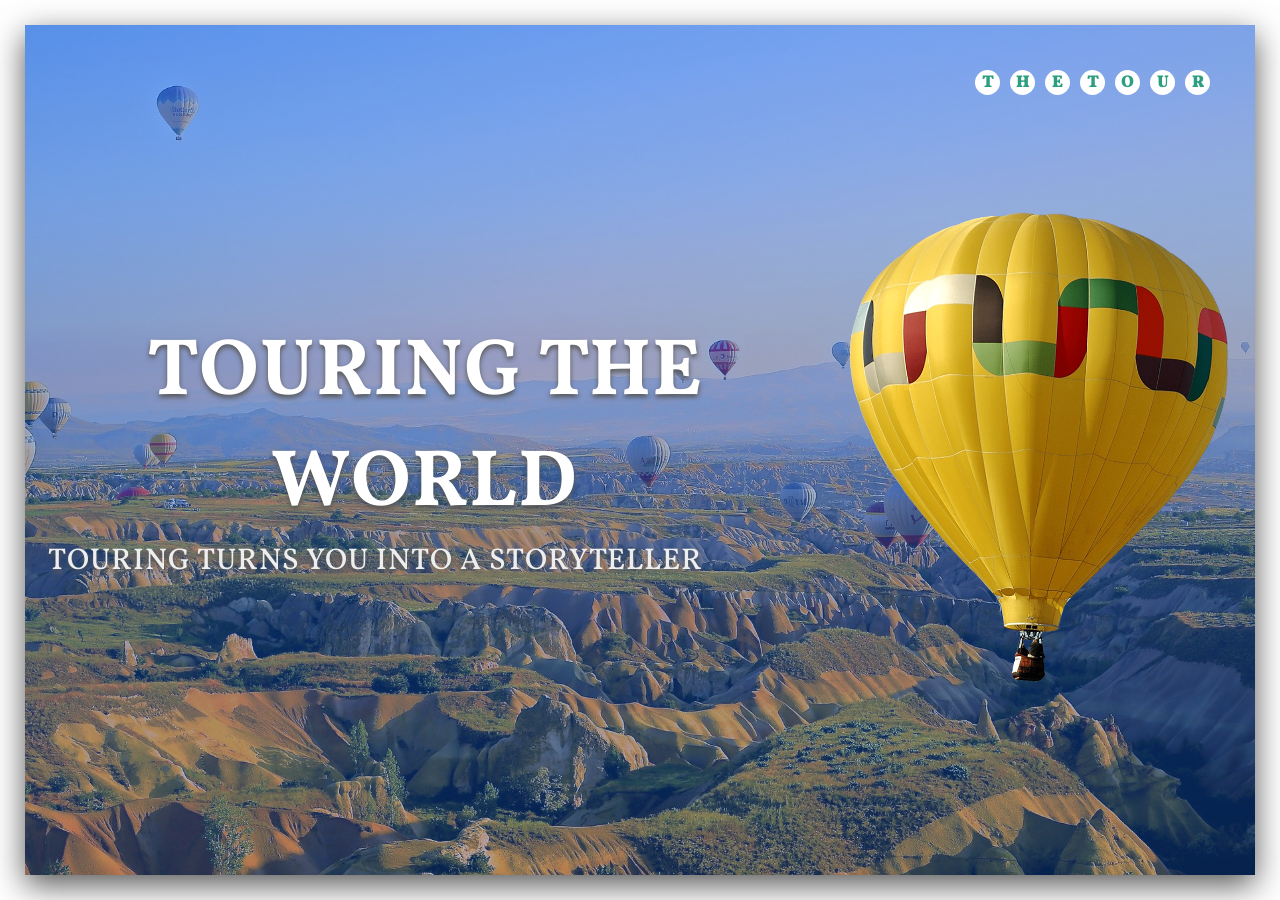
==== thetour/index.html @ 70957baa "Header style added" ====
<!DOCTYPE html>
<html lang="en">
  <head>
    <meta charset="UTF-8" />
    <meta name="viewport" content="width=device-width, initial-scale=1.0" />
    <meta http-equiv="X-UA-Compatible" content="ie=edge" />
    <link
      href="https://fonts.googleapis.com/css?family=Vollkorn:400,400i,600,700,900&display=swap"
      rel="stylesheet"
    />
    <link rel="stylesheet" href="style.css" />
    <title>The Tour</title>
  </head>
  <body>
    
        <div class="container">
            <header class="header center">
                <div class="header-text">
                    <h1 class="heading">Touring the world</h1>
                    <p class="header-paragraph">
                        Touring Turns you into a storyteller
                    </p>
                </div>
                <img src="images/air-balloon.png" class="header-image " alt="Header-Image">
                <div class="logo">
                    <h1>
                        <span>T</span>
                        <span>h</span>
                        <span>e</span>
                        <span>t</span>
                        <span>o</span>
                        <span>u</span>
                        <span>r</span>
                    </h1>
                </div>
            </header>
        </div>
    <script src="script.js"></script>
  </body>
</html>
---- thetour/style.css ----
*{
    margin: 0;
    padding: 0;
    font-family: "vollkorn", sans-serif;
    list-style: none;
    text-decoration: none;
    box-sizing: border-box;
    outline: none;
}

html{
    font-size: 62.5%;
}

:root{
    --primary-color: #2d9e80;
    --secondary-color: #eee;
    --white-color:#fff;
    --grey-color:#555;
    --light-grey-color:#777;
}

.center {
    display: flex;
    align-items: center;
    justify-content: center;
}

.container {
    background-color: var(--secondary-color);
    margin: 2.5rem;
    box-shadow: 0 1rem 3rem var(--grey-color)
}

.header{
    width: 100%;
    height: calc(100vh - 5rem);
    background: 
    linear-gradient(rgba(18,113,255,0.5), rgba(18,113, 255,0.3)), 
    url(images/header-bg.jpg) center no-repeat;
    background-size: cover;
    position: relative;
}

.header-text{
    text-align: center;
    text-transform: uppercase;
    letter-spacing: 0.1rem;
    text-shadow: 0 .3rem .5rem var(--grey-color);

}

.heading{
    font-size: 8rem;
    color: var(--white-color)
}

.header-paragraph{
    font-size: 3rem;
    font-weight: 500;
    color: var(--secondary-color);
    max-width: 70rem; 
}

.logo{
    position: absolute;
    top: 4rem;
    right: 4rem;
}

.logo h1{
    display: flex;
}
.logo h1 span{
    font-size: 1.7rem;
    font-weight: 900;
    color: var(--primary-color);
    text-transform: uppercase;
    background-color: var(--white-color);
    width: 2.5rem;
    height: 2.5rem;
    display: flex;
    margin: .5rem;
    border-radius: 50%;
    justify-content: center;
    align-items: center;
}

.header-image{
    width: 35%;
}
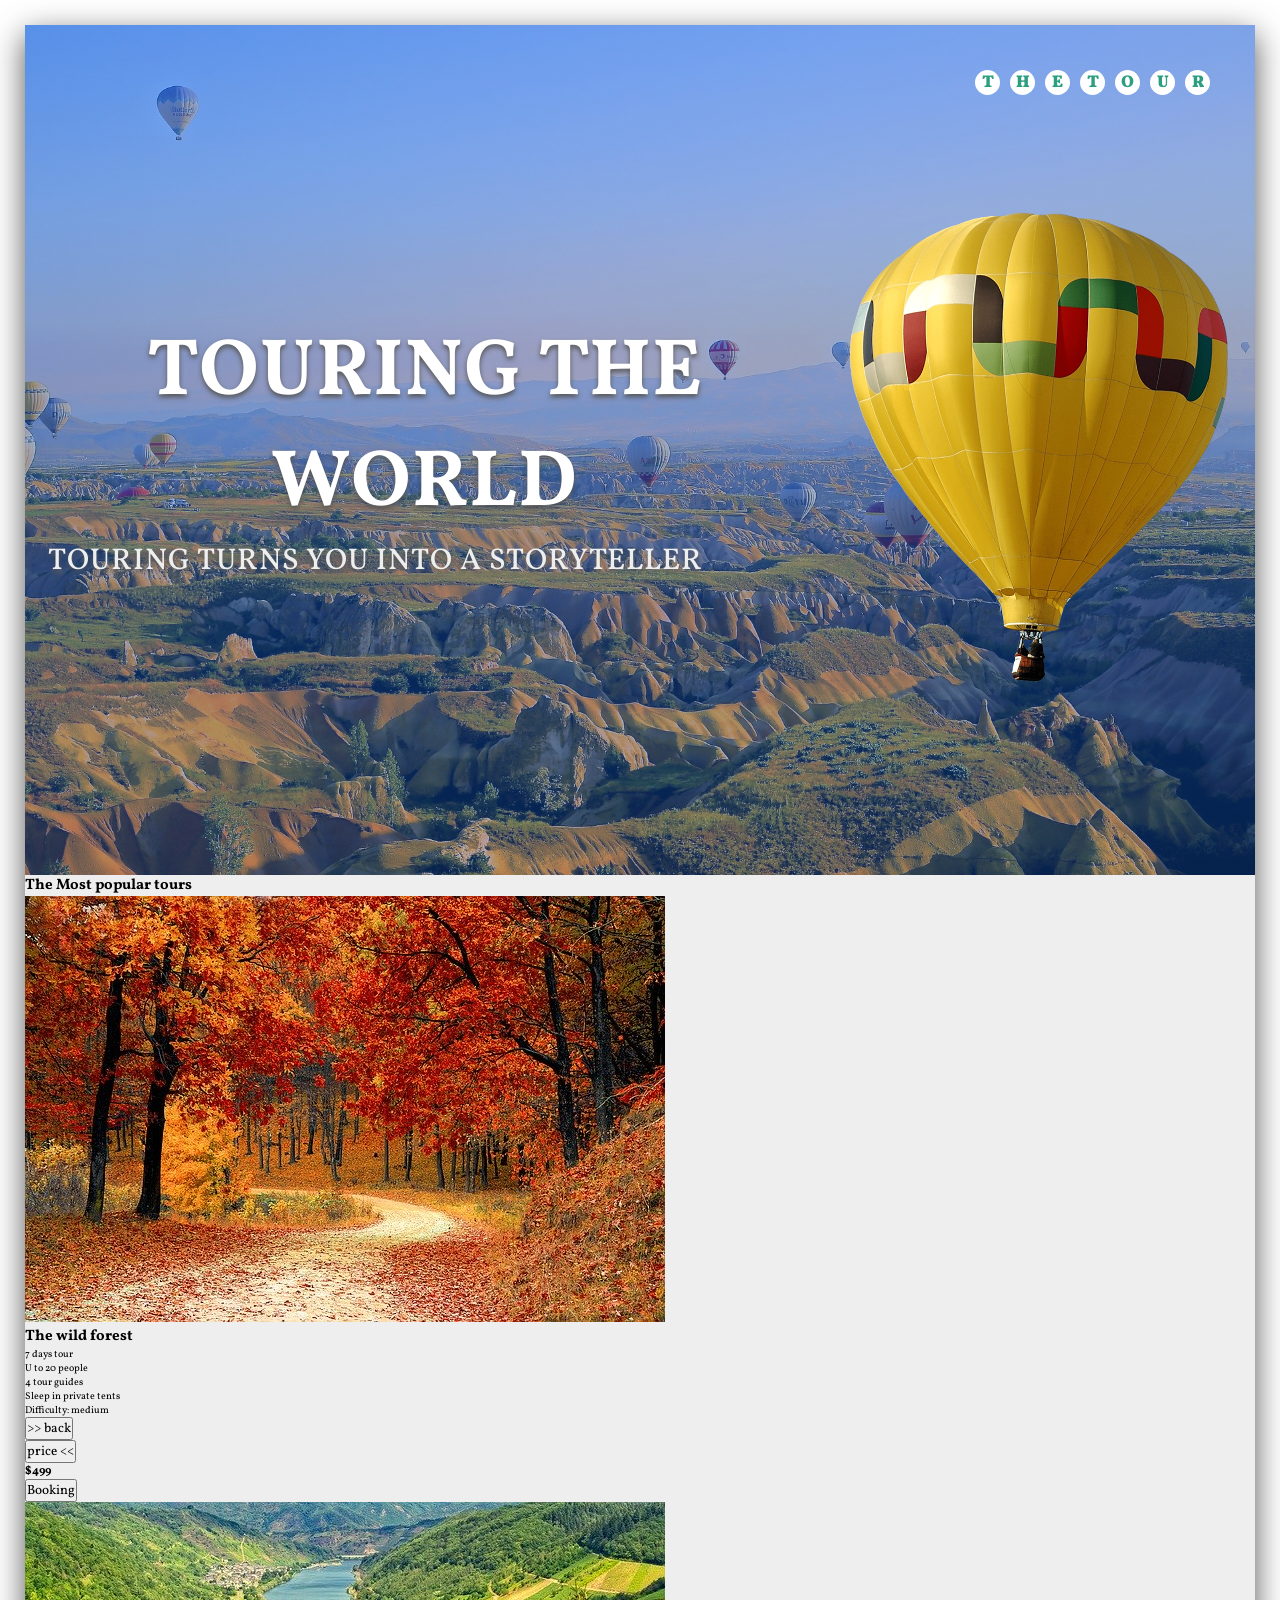
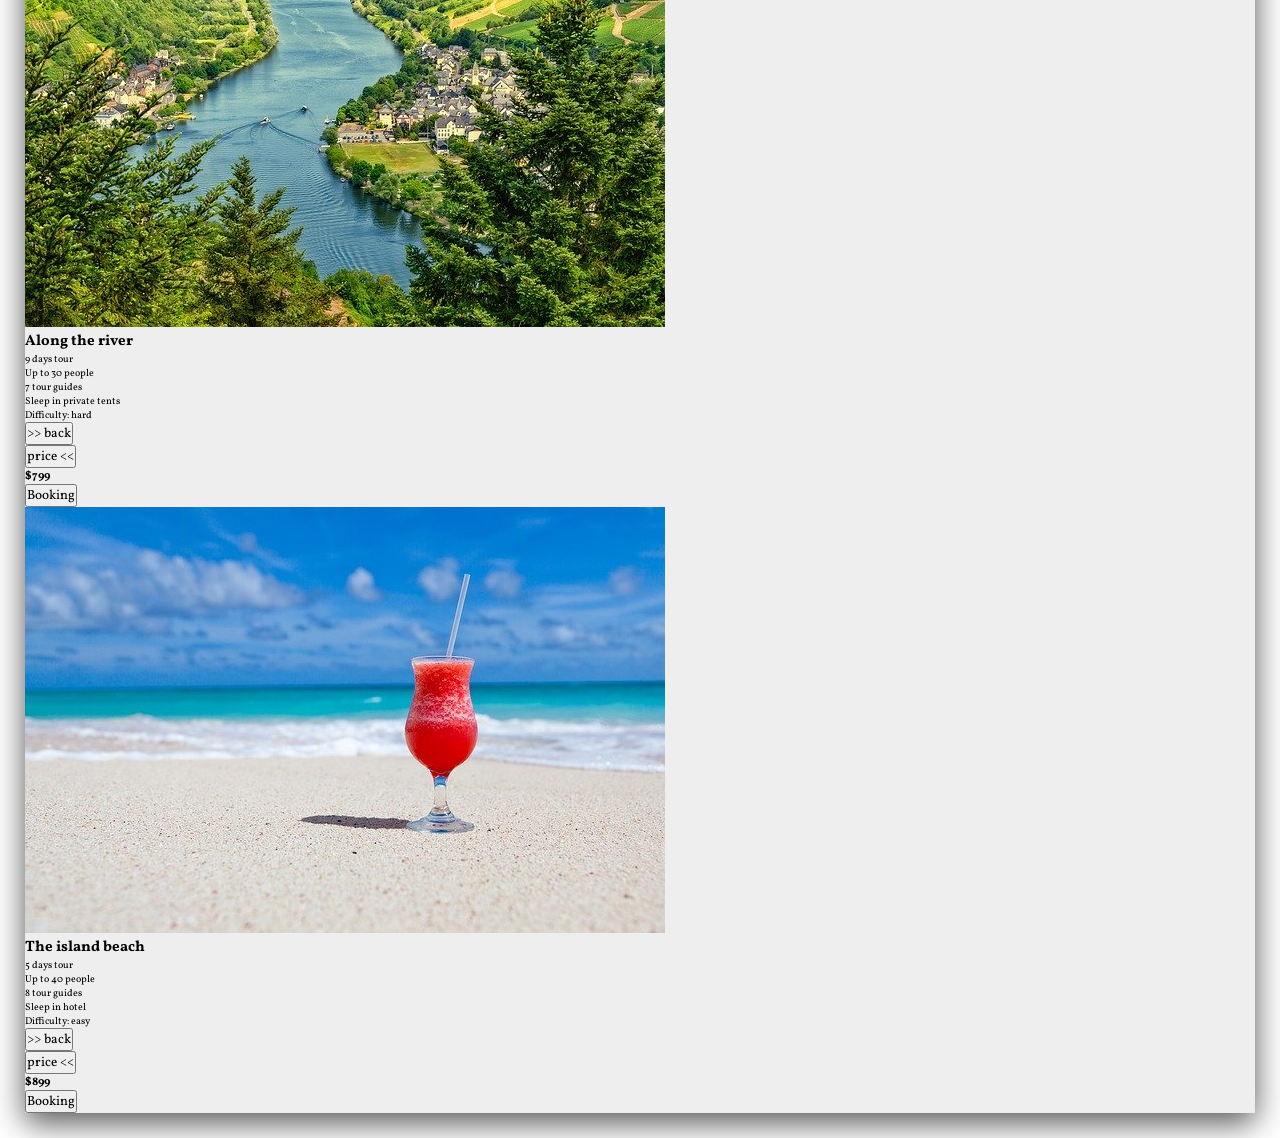
==== commit 05ecc6ef: "popular tour section markup" ====
--- a/thetour/index.html
+++ b/thetour/index.html
@@ -34,6 +34,80 @@
                     </h1>
                 </div>
             </header>
+
+            <!-- Star tour section -->
+
+            <section class="popular-tours">
+                <h1 class="popular-tours-heading">The Most popular tours</h1>
+                 <div class="cards-wrapper">
+                    <div class="card">
+                        <div class="front-side">
+                            <img src="images/forest.jpg" class="card-image">
+                            <h1 class="tour-name">The wild forest</h1>
+                            <ul class="card-list">
+                                <li class="card-list-item">7 days tour</li>
+                                <li class="card-list-item">U to 20 people</li>
+                                <li class="card-list-item">4 tour guides</li>
+                                <li class="card-list-item">Sleep in private tents</li>
+                                <li class="card-list-item">Difficulty: medium </li>
+                            </ul>
+                            <button class="navigation-button">&gt;&gt; back</button>
+                        </div>
+                        <div class="back-side">
+                            <button class="navigation-button">price &lt;&lt;</button> 
+                            <h3 class="tour-price">$499</h3>
+                            <button class="card-button">Booking</button> 
+
+                        </div>
+                    </div>
+
+                    <div class="card">
+                        <div class="front-side">
+                            <img src="images/river.jpg" class="card-image">
+                            <h1 class="tour-name">Along the river</h1>
+                            <ul class="card-list">
+                                <li class="card-list-item">9 days tour</li>
+                                <li class="card-list-item">Up to 30 people</li>
+                                <li class="card-list-item">7 tour guides</li>
+                                <li class="card-list-item">Sleep in private tents</li>
+                                <li class="card-list-item">Difficulty: hard </li>
+                            </ul>
+                            <button class="navigation-button">&gt;&gt; back</button>
+                        </div>
+                        <div class="back-side">
+                            <button class="navigation-button">price &lt;&lt;</button> 
+                            <h3 class="tour-price">$799</h3>
+                            <button class="card-button">Booking</button> 
+
+                        </div>
+                    </div>
+
+
+                      <div class="card">
+                        <div class="front-side">
+                            <img src="images/sea.jpg" class="card-image">
+                            <h1 class="tour-name">The island beach</h1>
+                            <ul class="card-list">
+                                <li class="card-list-item">5 days tour</li>
+                                <li class="card-list-item">Up to 40 people</li>
+                                <li class="card-list-item">8 tour guides</li>
+                                <li class="card-list-item">Sleep in hotel</li>
+                                <li class="card-list-item">Difficulty: easy </li>
+                            </ul>
+                            <button class="navigation-button">&gt;&gt; back</button>
+                        </div>
+                        <div class="back-side">
+                            <button class="navigation-button">price &lt;&lt;</button> 
+                            <h3 class="tour-price">$899</h3>
+                            <button class="card-button">Booking</button> 
+
+                        </div>
+                    </div>
+                 </div>
+            </section>
+
+            <!-- End tour section -->
+
         </div>
     <script src="script.js"></script>
   </body>
--- a/thetour/style.css
+++ b/thetour/style.css
@@ -29,7 +29,8 @@
 .container {
     background-color: var(--secondary-color);
     margin: 2.5rem;
-    box-shadow: 0 1rem 3rem var(--grey-color)
+    box-shadow: 0 1rem 3rem var(--grey-color); 
+    overflow: hidden;
 }
 
 .header{
@@ -40,6 +41,7 @@
     url(images/header-bg.jpg) center no-repeat;
     background-size: cover;
     position: relative;
+    perspective: 100rem;
 }
 
 .header-text{
@@ -84,10 +86,105 @@
     border-radius: 50%;
     justify-content: center;
     align-items: center;
+
+    
+}
+
+.logo span:nth-child(1){
+    animation: logo-dingle 5s  .1s infinite;
+}
+
+.logo span:nth-child(2){
+    animation: logo-dingle 5s  .2s infinite;
+}
+
+.logo span:nth-child(3){
+    animation: logo-dingle 5s  .3s infinite;
+}
+
+.logo span:nth-child(4){
+    animation: logo-dingle 5s  .4s infinite;
+}
+
+.logo span:nth-child(5){
+    animation: logo-dingle 5s  .5s infinite;
+}
+
+.logo span:nth-child(6){
+    animation: logo-dingle 5s  .6s infinite;
+}
+
+.logo span:nth-child(7){
+    animation: logo-dingle 5s  .7s infinite;
 }
 
 .header-image{
     width: 35%;
+    animation: balloon 150s infinite;
+
 }
 
- +
+@keyframes logo-dingle {
+
+    0%{
+        transform: translateY(0);
+    }
+
+    10%{
+        transform: translateY(0);
+    }
+
+    15%{
+        transform: translateY(-100%);
+    }
+
+    20%{
+        transform: translateY(0);
+    }
+
+    30%{
+        transform: translateY(0);
+    }
+    
+
+    100%{
+        transform: translateY(0);
+    }
+
+
+    
+}
+
+
+@keyframes balloon {
+    
+    0%{
+        transform: translateZ(40rem);
+        opacity: 1;
+    }
+
+    40%{
+        transform: translateZ(-500rem) 
+        translateX(150rem);
+        opacity: .8;
+    }
+
+    70%{
+        transform: translateZ(-1500rem)
+        translateX(800rem);
+        opacity: .6;
+    }
+
+    80%{
+        transform: translateZ(-50rem)
+        translateX(100rem);
+        opacity: .8;
+    }
+
+    0%{
+        transform: translateZ(40rem);
+        opacity: 1;
+    }
+}
+    
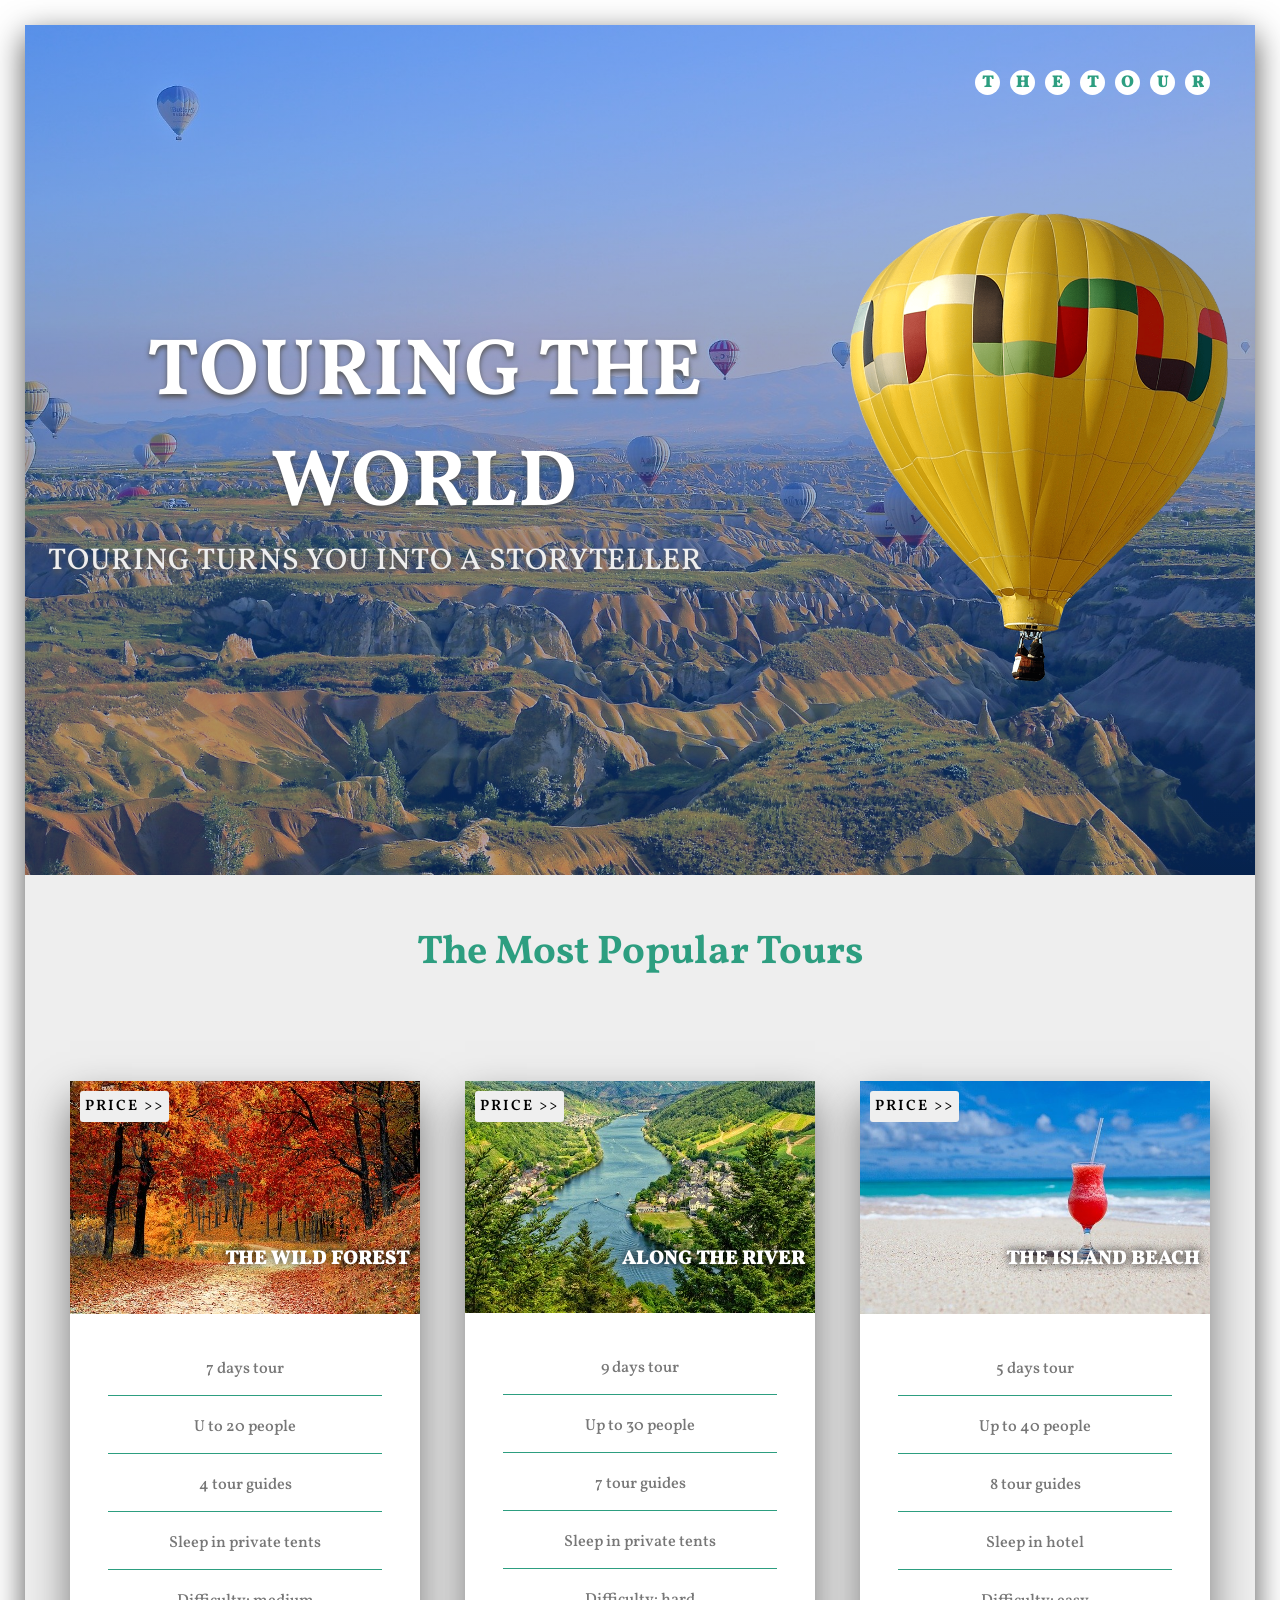
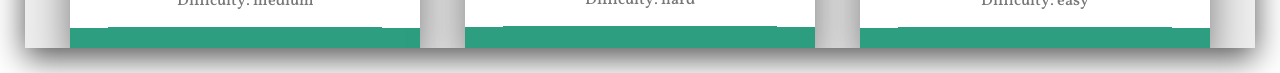
==== commit bf516902: "popular tour style (in progress)" ====
--- a/thetour/index.html
+++ b/thetour/index.html
@@ -37,8 +37,8 @@
 
             <!-- Star tour section -->
 
-            <section class="popular-tours">
-                <h1 class="popular-tours-heading">The Most popular tours</h1>
+            <section class="popular-tour">
+                <h1 class="popular-tour-heading">The Most popular tours</h1>
                  <div class="cards-wrapper">
                     <div class="card">
                         <div class="front-side">
@@ -51,10 +51,10 @@
                                 <li class="card-list-item">Sleep in private tents</li>
                                 <li class="card-list-item">Difficulty: medium </li>
                             </ul>
-                            <button class="navigation-button">&gt;&gt; back</button>
+                            <button class="navigation-button">price &gt;&gt;</button>
                         </div>
-                        <div class="back-side">
-                            <button class="navigation-button">price &lt;&lt;</button> 
+                        <div class="back-side center">
+                            <button class="navigation-button">&lt;&lt; back</button> 
                             <h3 class="tour-price">$499</h3>
                             <button class="card-button">Booking</button> 
 
@@ -72,10 +72,11 @@
                                 <li class="card-list-item">Sleep in private tents</li>
                                 <li class="card-list-item">Difficulty: hard </li>
                             </ul>
-                            <button class="navigation-button">&gt;&gt; back</button>
+                           <button class="navigation-button">price &gt;&gt;</button>
                         </div>
-                        <div class="back-side">
-                            <button class="navigation-button">price &lt;&lt;</button> 
+                        <div class="back-side center">
+                            
+                             <button class="navigation-button">&lt;&lt; back</button> 
                             <h3 class="tour-price">$799</h3>
                             <button class="card-button">Booking</button> 
 
@@ -94,10 +95,13 @@
                                 <li class="card-list-item">Sleep in hotel</li>
                                 <li class="card-list-item">Difficulty: easy </li>
                             </ul>
-                            <button class="navigation-button">&gt;&gt; back</button>
+
+                             <button class="navigation-button">price &gt;&gt;</button>
+                            
                         </div>
-                        <div class="back-side">
-                            <button class="navigation-button">price &lt;&lt;</button> 
+                        <div class="back-side center">
+                            <button class="navigation-button">&lt;&lt; back</button>
+                            
                             <h3 class="tour-price">$899</h3>
                             <button class="card-button">Booking</button> 
 
--- a/thetour/style.css
+++ b/thetour/style.css
@@ -187,4 +187,108 @@
         opacity: 1;
     }
 }
+
+/* Start Popular tour section */
+section.popular-tour{
+    
+}
+h1.popular-tour-heading{
+    font-size: 4rem;
+    text-align: center;
+    color: var(--primary-color);
+    text-transform: capitalize;
+    margin: 5rem 0 10rem 0;
+    
+}
+
+
+.cards-wrapper{
+    display: flex;
+    justify-content: space-evenly;
+}
+
+.card{
+    width: 35rem;
+    position: relative;
+}
+
+.card-image{
+    width: 100%;
+}
+
+.front-side{
+    text-align: center;
+    background-color: var(--white-color);
+    position: relative;
+    z-index: 10;
+}
+
+.tour-name{
+    font-size: 2rem;
+    font-weight: 900;
+    text-transform: uppercase;
+    position: absolute;
+    top: 30%;
+    right: 1rem;
+    color: var(--white-color);
+    text-shadow: 0 0 1rem #000;
+}
+
+.card-list{
+    width: 80%;
+    margin: auto;
+    padding: 2rem 0.3rem 0;
+}
+
+.card-list-item{
+    font-size: 1.6rem;
+    font-weight: 500;
+    color: var(--light-grey-color);
+    margin: 2rem 0;
+    border-bottom: 0.1rem solid var(--primary-color);
+    padding-bottom: 1.5rem;
+}
+
+.back-side{
+    position: absolute;
+    top: 0;
+    width: 100%;
+    height: 100%;
+    background-color: var(--primary-color);
+    box-shadow: 0 2rem 4rem #777;
+    flex-direction: column;
+}
+
+.tour-price{
+    font-size: 3rem;
+    font-weight: 500;
+    color: var(--white-color);
+    margin-bottom: 3rem;
+}
+
+.card-button{
+    color: var(--primary-color);
+    background-color: var(--white-color);
+    border:none;
+    font-size: 2.5rem;
+    border-radius: 5rem;
+    padding: .5rem 1rem;
+    cursor: pointer;
+}
+
+.navigation-button{
+    position: absolute;
+    top: 1rem;
+    left: 1rem;
+    padding: .5rem;
+    background-color: rgba(--white-color);
+    border-radius: .3rem;
+    border:none;
+    font-size: 1.5rem;
+    font-weight: 600;
+    text-transform: uppercase;
+    letter-spacing: 0.2rem;
+    cursor: pointer; 
+}
+/* EndPopular tour section */
     
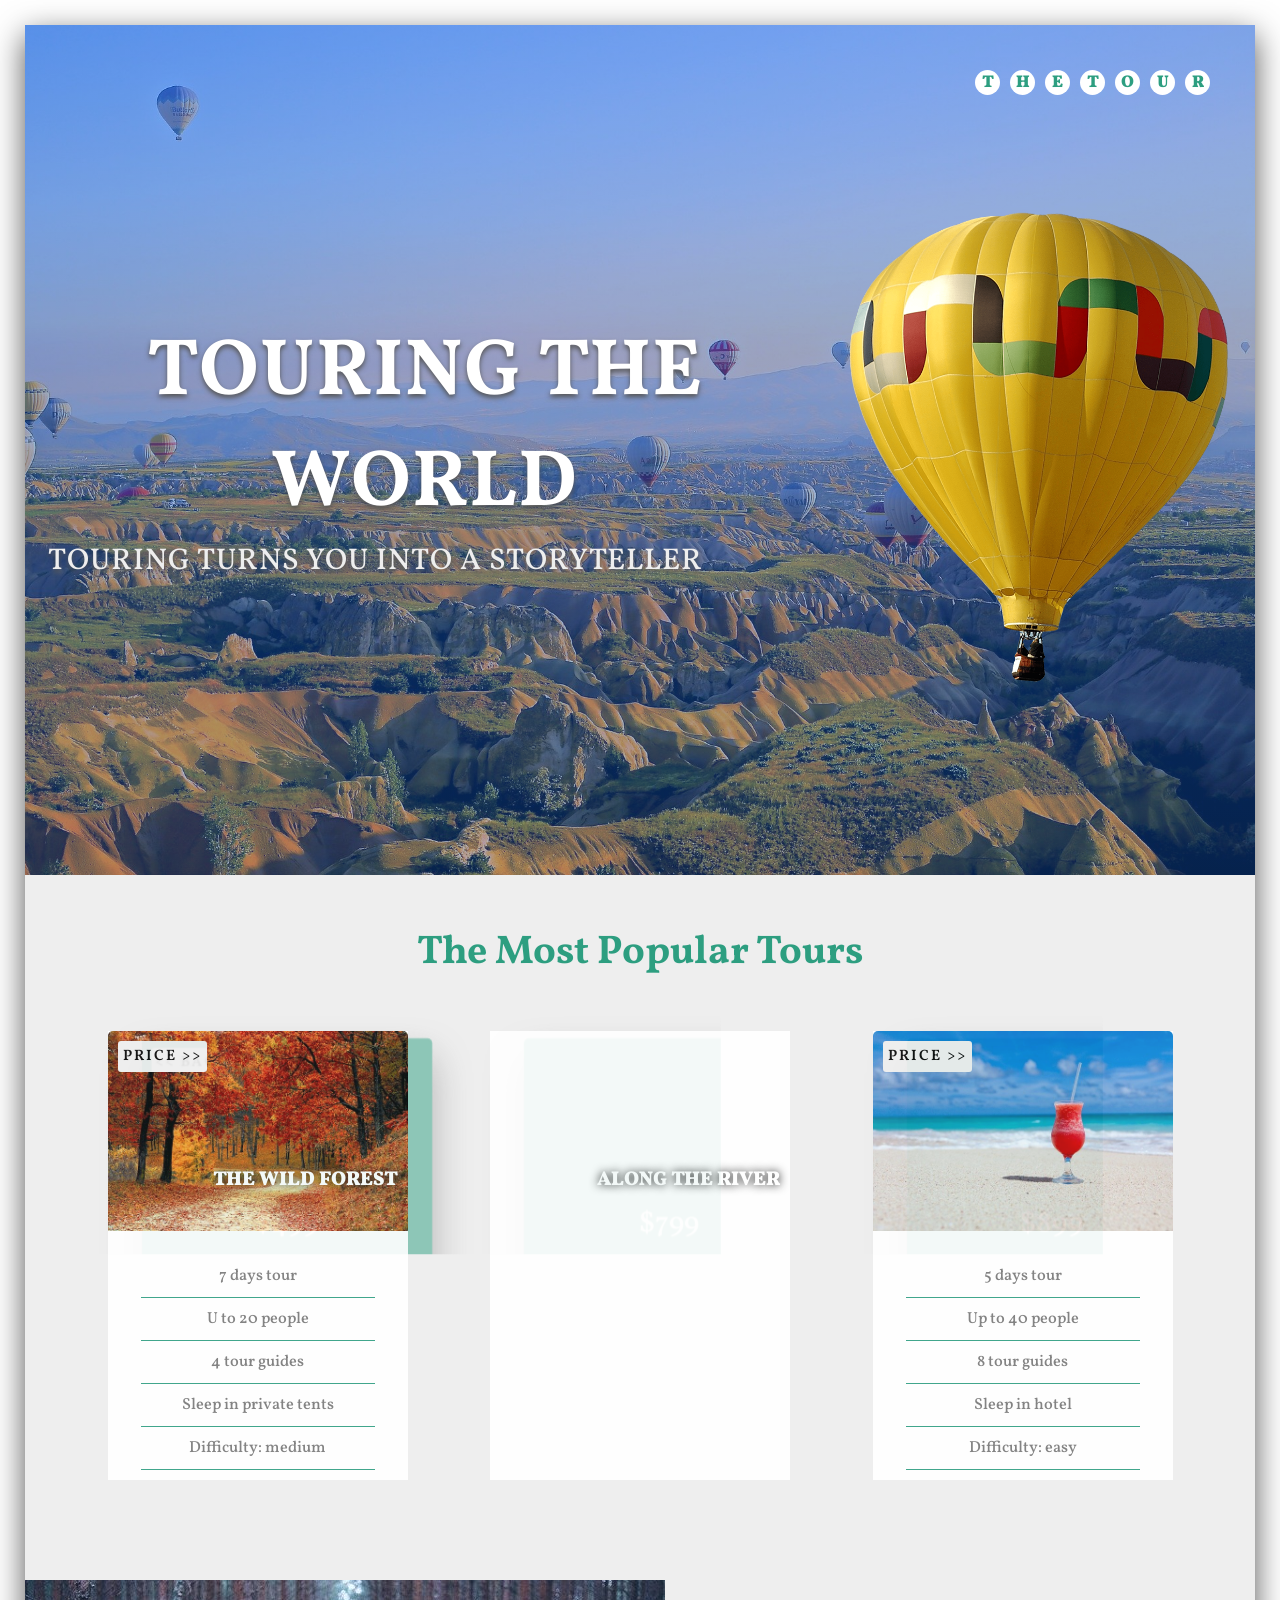
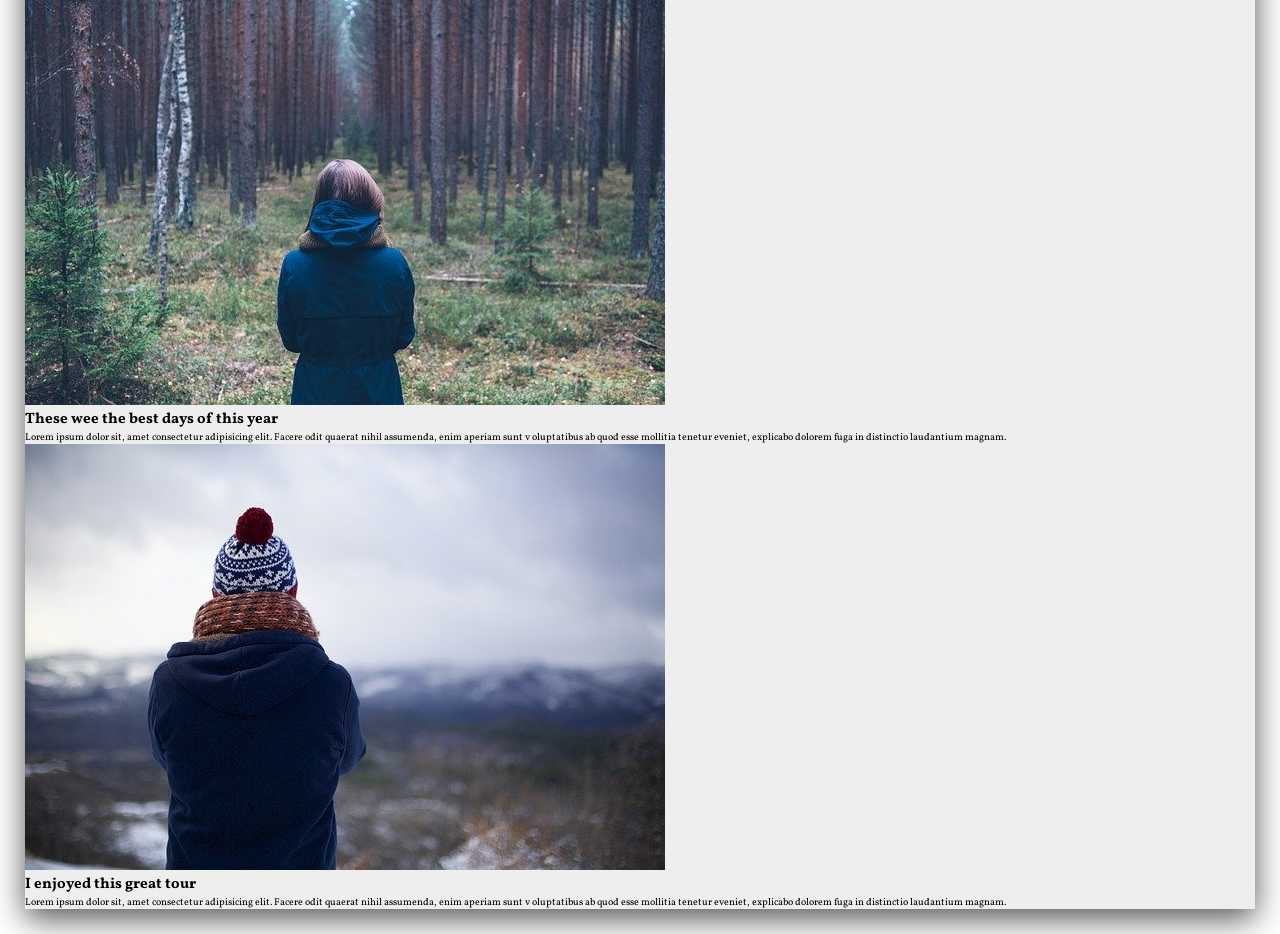
==== commit 93ee365f: "The story section html markup added" ====
--- a/thetour/index.html
+++ b/thetour/index.html
@@ -112,6 +112,46 @@
 
             <!-- End tour section -->
 
+            <!-- Stories -->
+             <section class="stories">
+                <div class="stories-wrapper">
+                    <div class="story-bg">
+                        <div class="story">
+                            <img src="images/story-img-1.jpg" class="story-image">
+                            <div class="story-text">
+                                <h1 class="story-heading">These wee the best days of this year</h1>
+                                <p class="story-paragraph">
+                                    Lorem ipsum dolor sit, amet 
+                                    consectetur adipisicing elit. Facere odit 
+                                    quaerat nihil assumenda, enim aperiam sunt v
+                                    oluptatibus ab quod esse mollitia tenetur 
+                                    eveniet, explicabo dolorem fuga in distinctio 
+                                    laudantium magnam.
+                                </p>
+                            </div>
+                        </div>
+
+
+
+                        <div class="story">
+                            <img src="images/story-img-2.jpg" class="story-image">
+                            <div class="story-text">
+                                <h1 class="story-heading">I enjoyed this great tour</h1>
+                                <p class="story-paragraph">
+                                    Lorem ipsum dolor sit, amet 
+                                    consectetur adipisicing elit. Facere odit 
+                                    quaerat nihil assumenda, enim aperiam sunt v
+                                    oluptatibus ab quod esse mollitia tenetur 
+                                    eveniet, explicabo dolorem fuga in distinctio 
+                                    laudantium magnam.
+                                </p>
+                            </div>
+                        </div>
+                    </div>
+                </div>
+             </section>
+            <!-- End of Stories -->
+
         </div>
     <script src="script.js"></script>
   </body>
--- a/thetour/style.css
+++ b/thetour/style.css
@@ -190,6 +190,7 @@
 
 /* Start Popular tour section */
 section.popular-tour{
+    padding-bottom: 10rem;
     
 }
 h1.popular-tour-heading{
@@ -197,7 +198,7 @@
     text-align: center;
     color: var(--primary-color);
     text-transform: capitalize;
-    margin: 5rem 0 10rem 0;
+    margin: 5rem 0;
     
 }
 
@@ -208,12 +209,15 @@
 }
 
 .card{
-    width: 35rem;
+    width: 30rem;
     position: relative;
+    border-radius: .5rem;
+    perspective: 150rem;
 }
 
 .card-image{
     width: 100%;
+    border-radius: .5rem .5rem 0 0;
 }
 
 .front-side{
@@ -221,6 +225,16 @@
     background-color: var(--white-color);
     position: relative;
     z-index: 10;
+    height: 100%;
+    opacity: .9;
+    transition: opacity .5s, transform .5s, box-shadow .5s;
+}
+
+.change > .front-side{
+    transform: translateZ(-5rem) translateX(3rem);
+    box-shadow: 0 2rem 4rem #777;
+    opacity: 0.5;
+    z-index: 0;
 }
 
 .tour-name{
@@ -244,9 +258,9 @@
     font-size: 1.6rem;
     font-weight: 500;
     color: var(--light-grey-color);
-    margin: 2rem 0;
+    margin: 1rem 0;
     border-bottom: 0.1rem solid var(--primary-color);
-    padding-bottom: 1.5rem;
+    padding-bottom: 1rem;
 }
 
 .back-side{
@@ -256,14 +270,26 @@
     height: 100%;
     background-color: var(--primary-color);
     box-shadow: 0 2rem 4rem #777;
+    border-radius: .5rem;
     flex-direction: column;
-}
+    transform: translateZ(-5rem) translateX(3rem);
+    opacity: .5;
+    transition: all .5s;
+}
+
+.change > .back-side{
+    transform: translateZ(0) translateX(0);
+    box-shadow: 0 .5rem 2rem #aaa;
+    opacity: 0.9;
+
+}
+
 
 .tour-price{
     font-size: 3rem;
     font-weight: 500;
     color: var(--white-color);
-    margin-bottom: 3rem;
+    margin-bottom: 2rem;
 }
 
 .card-button{
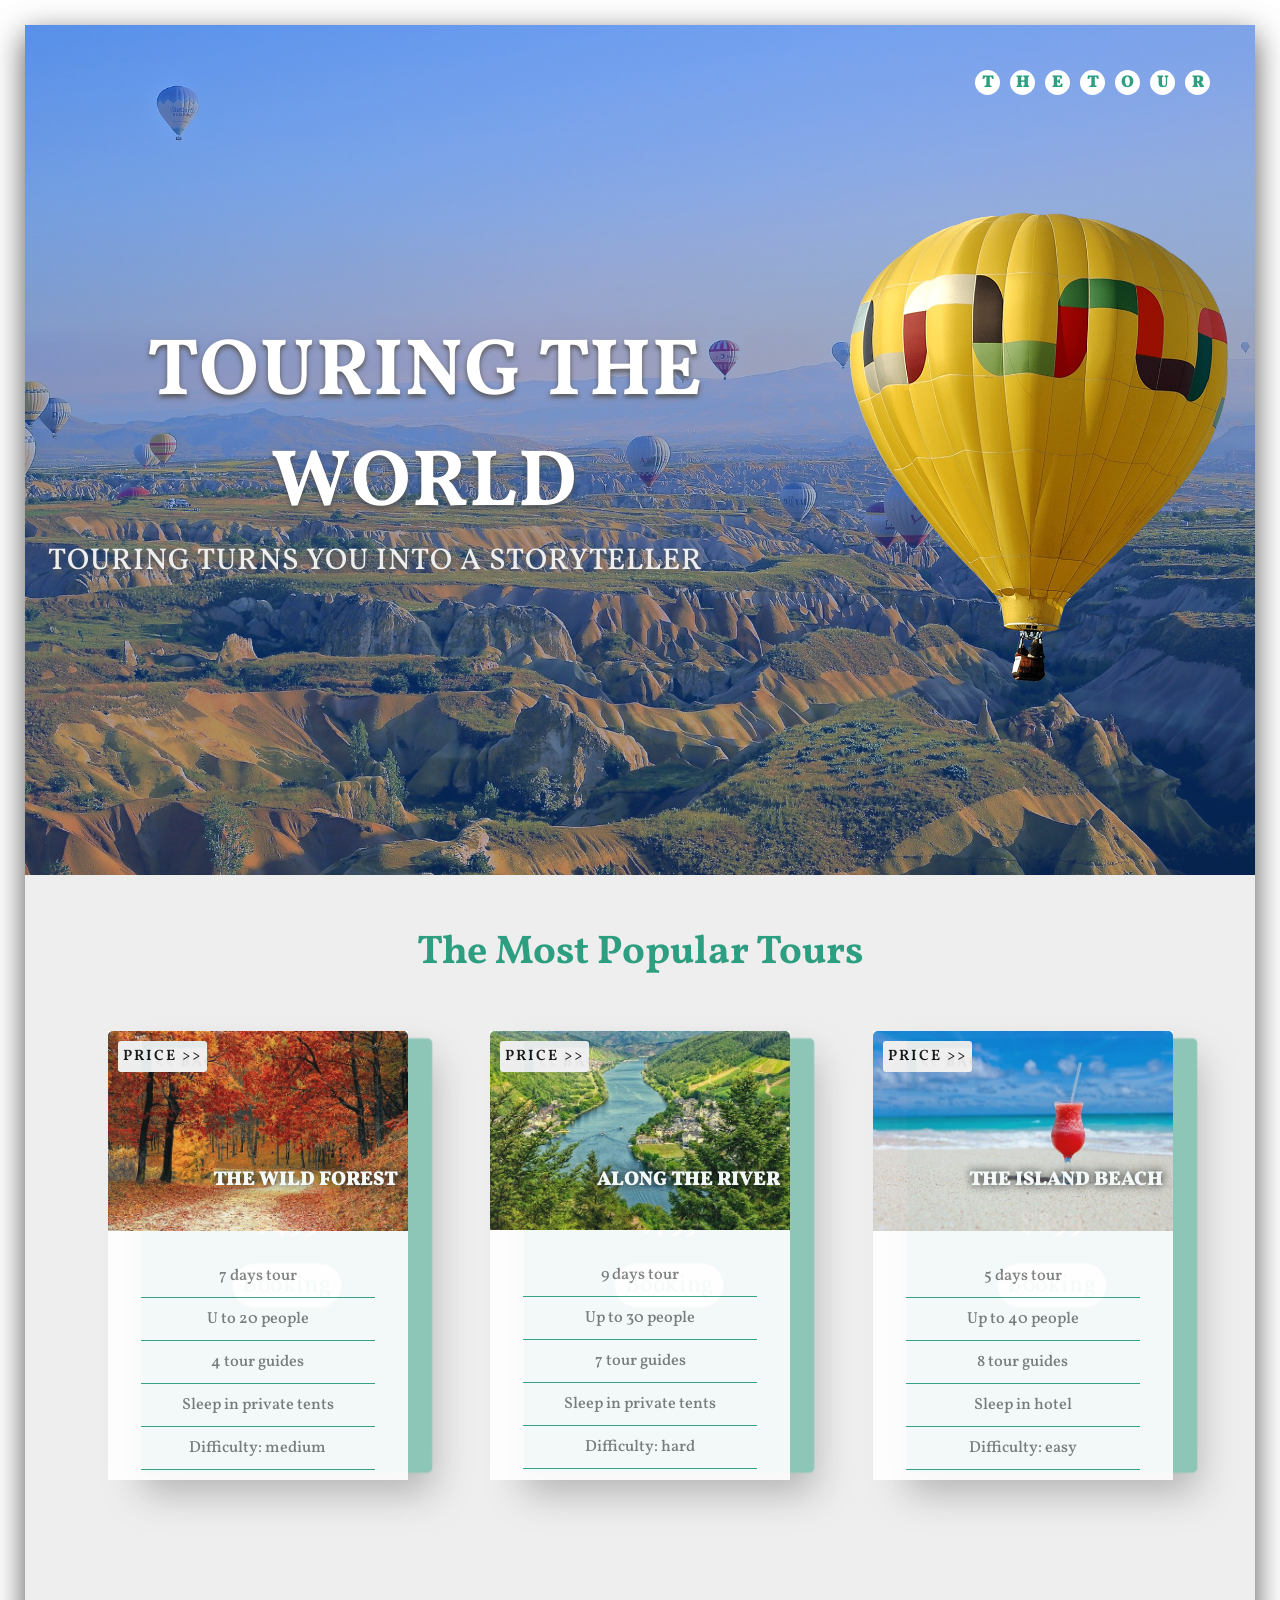
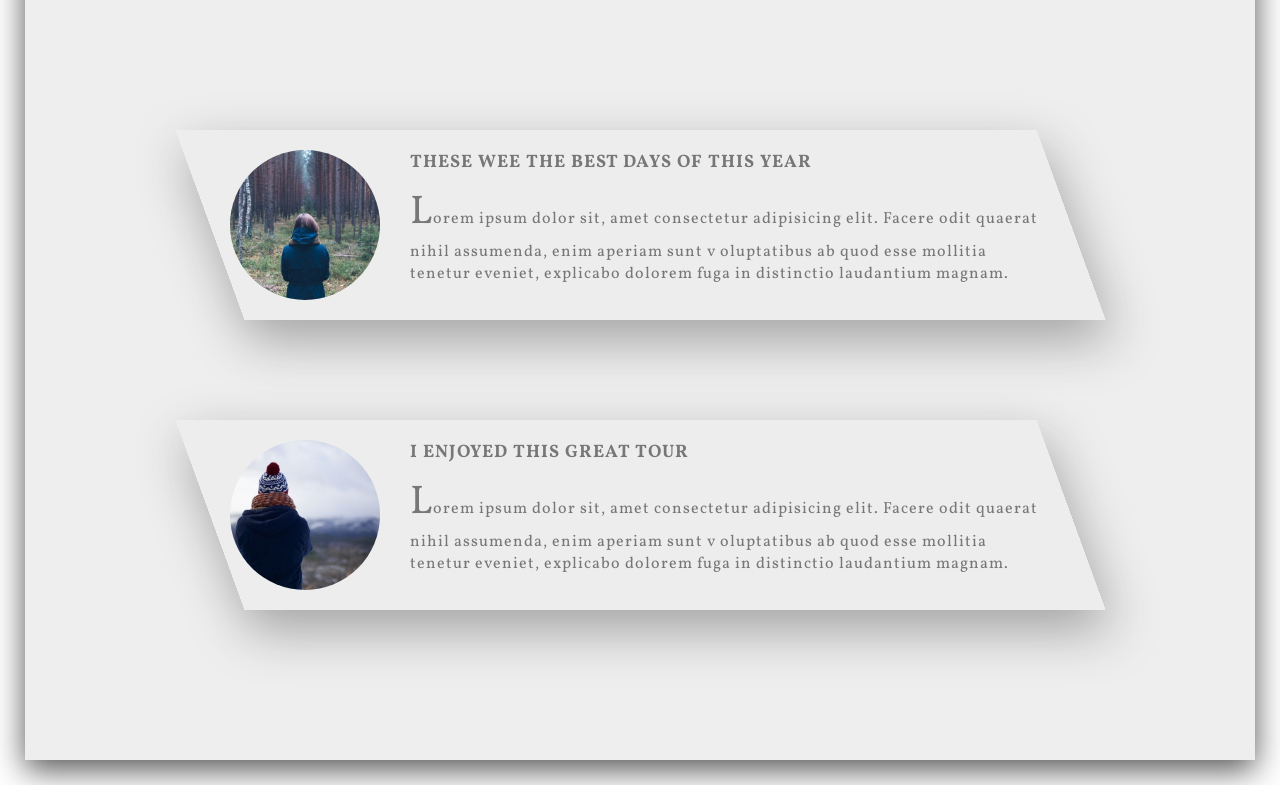
==== commit 18b5a5db: "story section style completed" ====
--- a/thetour/index.html
+++ b/thetour/index.html
@@ -114,6 +114,11 @@
 
             <!-- Stories -->
              <section class="stories">
+                <div class="video-container">
+                    <video class="bg-video" autoplay muted loop>
+                        <source src="images/video.mp4">
+                    </video>
+                </div>
                 <div class="stories-wrapper">
                     <div class="story-bg">
                         <div class="story">
@@ -130,9 +135,9 @@
                                 </p>
                             </div>
                         </div>
+                    </div>
 
-
-
+                    <div class="story-bg">
                         <div class="story">
                             <img src="images/story-img-2.jpg" class="story-image">
                             <div class="story-text">
@@ -147,6 +152,8 @@
                                 </p>
                             </div>
                         </div>
+
+
                     </div>
                 </div>
              </section>
--- a/thetour/style.css
+++ b/thetour/style.css
@@ -317,4 +317,79 @@
     cursor: pointer; 
 }
 /* EndPopular tour section */
+
+/* Storie */
+
+.stories{
+    padding: 10rem 0; 
+    position: relative;
+}
+
+.video-container{
+    position: absolute;
+    top: 0;
+    left: 0;
+    width: 100%;
+    height: 100%;
+    opacity: .4;
+}
+
+.bg-video{
+    width: 100%;
+    height: 100%;
+    object-fit: cover;
+}
+.stories-wrapper{
+
+    display: flex;
+    flex-direction: column;
+    align-items: center;
+}
+
+.story-bg{
+    background-color: rgba(238, 238, 238, .85);
+    width: 70%;
+    padding: 2rem;
+    margin: 5rem;
+    box-shadow: 0 2rem 5rem rgba(51, 51,51, .4 );
+    transform: skewX(20deg);
+}
+
+.story-bg > *  {
+    transform: skewX(-20deg);
+}
+.story-text{
+    letter-spacing: 0.1rem;
+}
+.story{
+    display: flex;
+}
+.story-image{
+    width: 15rem;
+    height: 15rem;
+    border-radius: 50%;
+    object-fit: cover;
+    margin-right: 3rem;
+}
+
+.story-heading{
+    font-size: 1.8rem;
+    text-transform: uppercase;
+    color: var(--light-grey-color);
+    margin-bottom: 1rem;
+}
+
+.story-paragraph{
+    font-size: 1.6rem;
+    color: var(--light-grey-color);
+}
+
+.story-paragraph::first-letter{
+    font-size: 4rem;
+   
+}
+
+
+ 
+/* End of Storie */
     
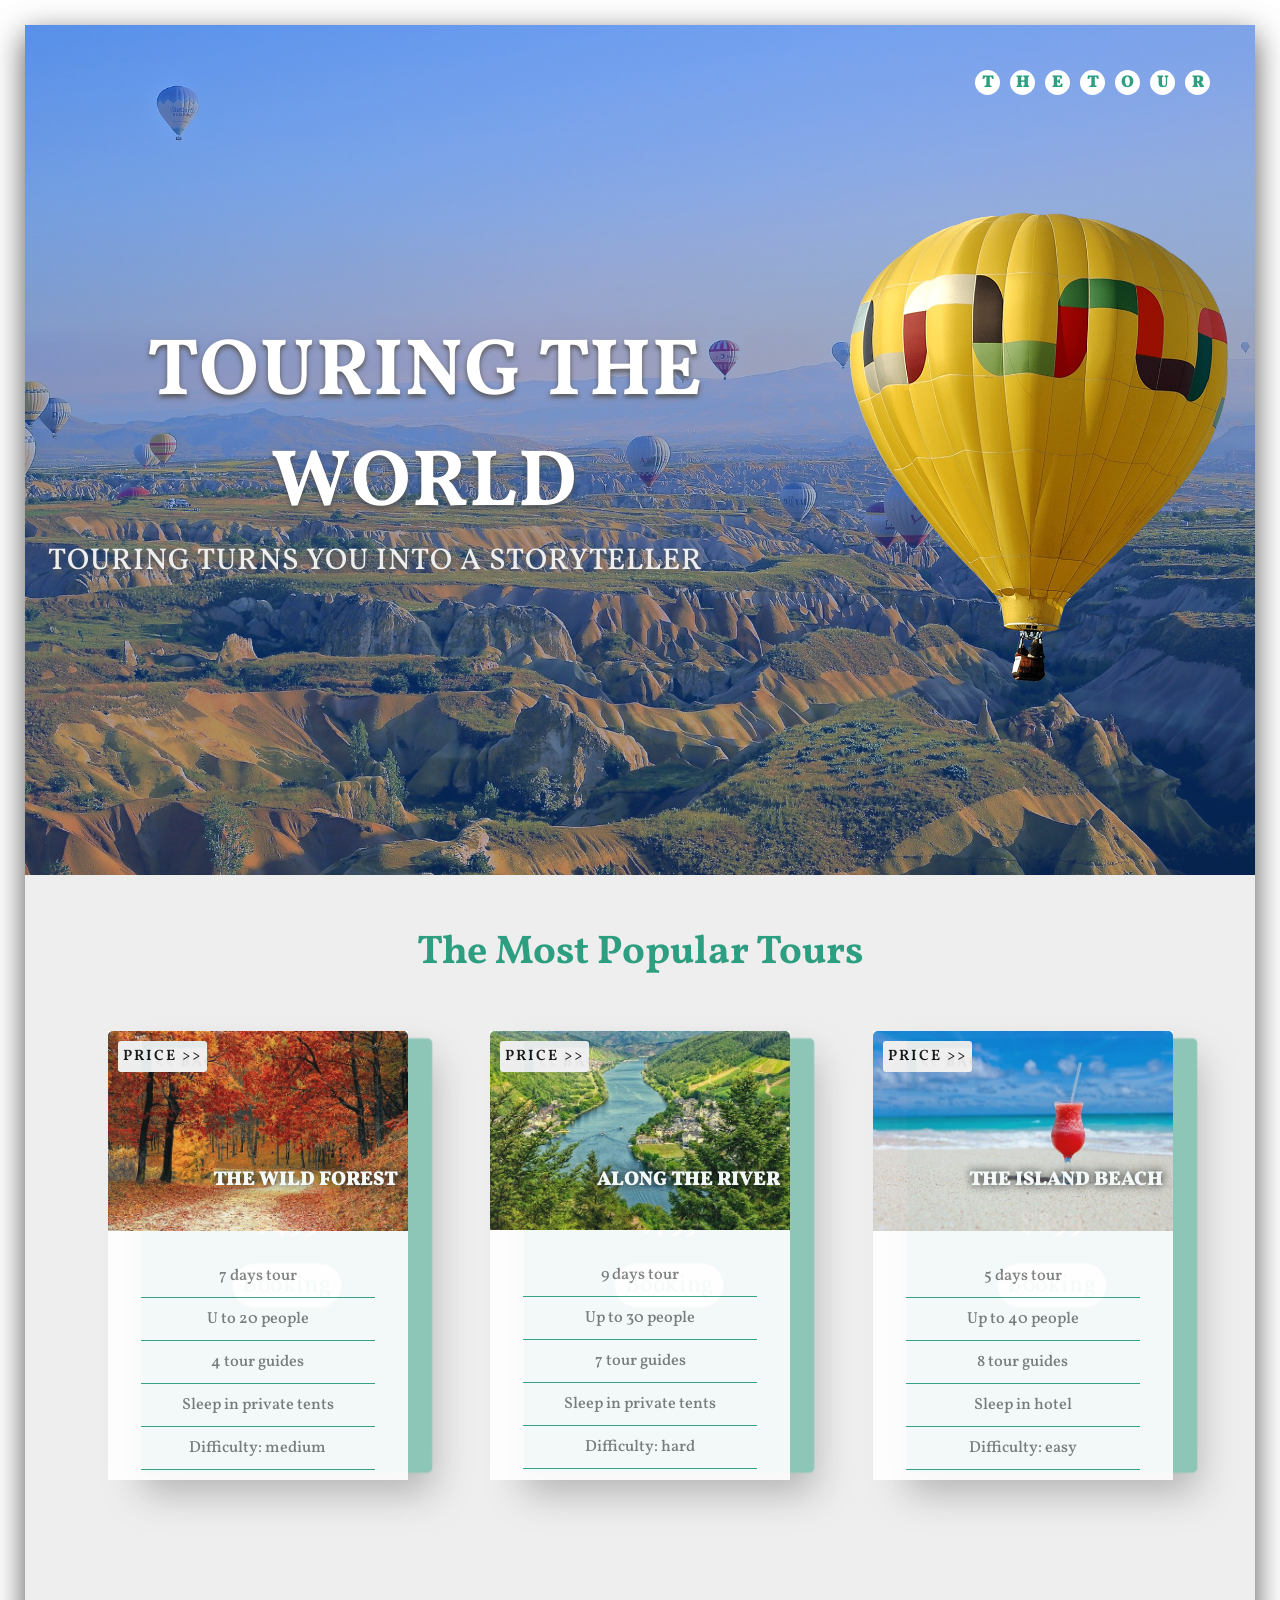
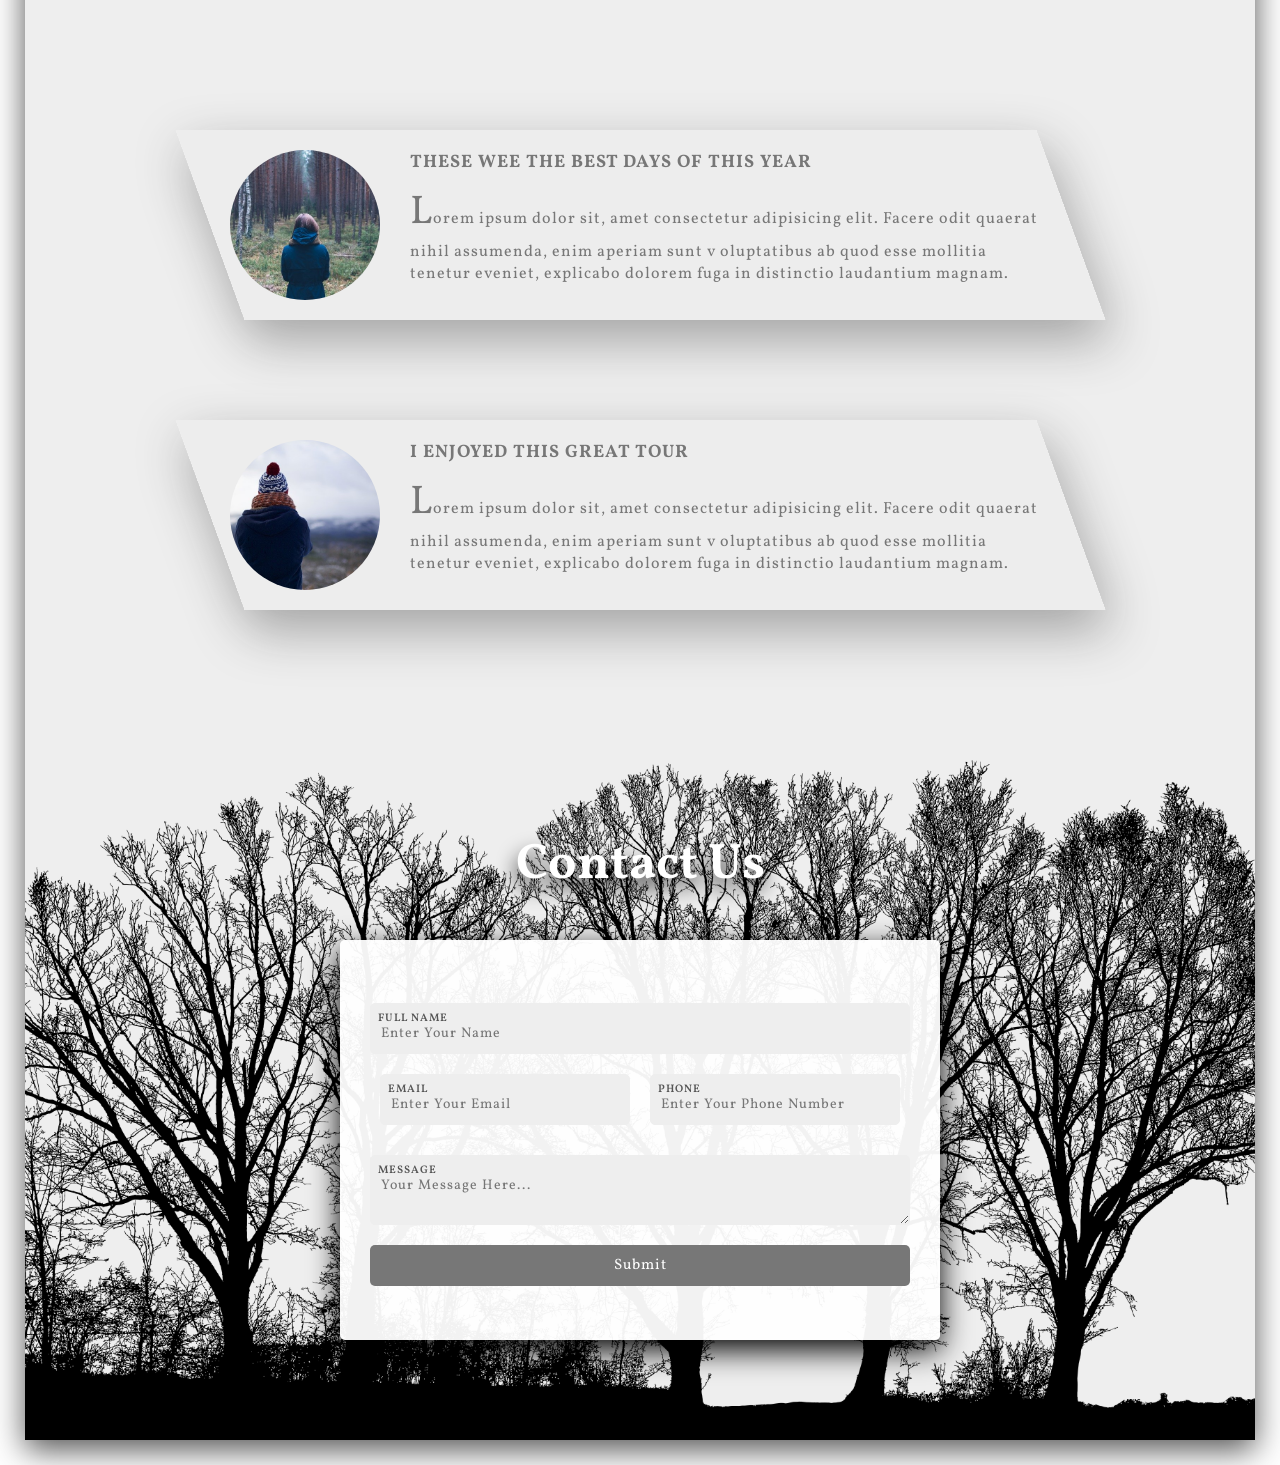
==== commit 930c01f5: "Contact section completed" ====
--- a/thetour/index.html
+++ b/thetour/index.html
@@ -159,6 +159,41 @@
              </section>
             <!-- End of Stories -->
 
+             <!-- Contact -->
+
+             <section class="contact">
+                <h1 class="contact-heading">
+                    Contact Us
+                </h1>
+                    <form class="contact-form center">
+                        <div class="input-group">
+                            <label>Full Name</label>
+                            <input type="text" class="contact-input" placeholder="Enter Your Name">
+
+                        </div>
+                        <div class="input-groups">
+                            <div class="input-group">
+                            <label>Email</label>
+                            <input type="email" class="contact-input" placeholder="Enter Your Email">
+                        </div>
+                        
+                        <div class="input-group">
+                            <label>Phone</label>
+                            <input type="text" class="contact-input" placeholder="Enter Your Phone Number">
+                        </div>
+                        </div>
+                        <div class="input-group">
+                            <label>Message</label>
+                            <textarea class="input-textarea" placeholder="Your Message Here..."></textarea>
+                        </div>
+                        <input type="submit" value="Submit" class="form-btn">
+                        
+                    </form>
+                
+             </section>
+
+            <!-- End Contact -->
+
         </div>
     <script src="script.js"></script>
   </body>
--- a/thetour/style.css
+++ b/thetour/style.css
@@ -392,4 +392,132 @@
 
  
 /* End of Storie */
+    
+
+/* Contact */
+
+.contact{
+    padding: 7rem 0 10rem 0;
+    text-align: center;
+    background: url(images/contact-us-bg.png) center no-repeat;
+    background-size: cover;
+    animation: contact-bg 10s infinite;
+}
+
+.contact-heading{
+    font-size: 5rem;
+    font-weight: 700;
+    color: var(--white-color);
+    text-shadow: 0 1rem 2rem #000;
+    margin-bottom: 4rem;
+}
+
+.contact-form{
+    width: 60rem;
+    height: 40rem;
+    background-color: rgba(255, 255, 255, .95);
+    margin: auto;
+    flex-direction: column;
+    border-radius: .5rem;
+    box-shadow: 0 1rem 3rem #000;
+    padding: 3rem;
+}
+
+
+.input-group{
+    width: 100%;
+    display: flex;
+    flex-direction: column;
+    position: relative;
+    margin: 1rem;
+}
+
+.input-groups{
+    width: 100%;
+    display: flex;
+    justify-content: space-between;
+    margin-bottom: 1rem;
+    
+}
+
+.input-groups .input-group{
+    width: 48.5%;
+}
+
+.input-group  input, 
+.input-group  textarea{
+    padding: 2rem 1rem 1rem 1rem;
+    background-color: var(--secondary-color);
+    border: .1rem solid var(--secondary-color);
+    font-size: 1.4rem;
+    color: var(--light-grey-color);
+    letter-spacing: .1rem;
+    border-radius: .5rem;
+    transition: border .3s;
+} 
+
+.input-group  input:focus, 
+.input-group  textarea:focus{
+    border: .1rem solid #ccc;
+}
+
+
+.input-group label{
+    font-size: 1.1rem;
+    font-weight: 600;
+    text-transform: uppercase;
+    letter-spacing: .1rem;
+    color: var(--grey-color);
+    position: absolute;
+    top: .8rem;
+    left: .8rem;
+
+}
+
+.form-btn{
+    width: 100%;
+    padding: 1rem;
+    font-size: 1.5rem;
+    letter-spacing: .1rem;
+    margin-top: 1rem;
+    background-color: var(--light-grey-color);
+    color: var(--white-color);
+    border-radius: .5rem;
+    border: none;
+    cursor: pointer;
+    transition: background .5s;
+}
+
+.form-btn:hover{
+    background-color: var(--grey-color);
+}
+
+.input-group textarea{
+    max-height: 15rem;
+    max-width: 100%;
+
+}
+
+@keyframes contact-bg{
+    0%{
+        background-color: #3d3d3d;
+    }
+
+    25%{
+        background-color: #ced8e4;
+    }
+
+    50%{
+        background-color: #1e81f3;
+    }
+
+     75%{
+        background-color: #ff7842;
+    }
+
+     100%{
+        background-color: #3d3d3d;
+    }
+}
+/* End Contact */
     
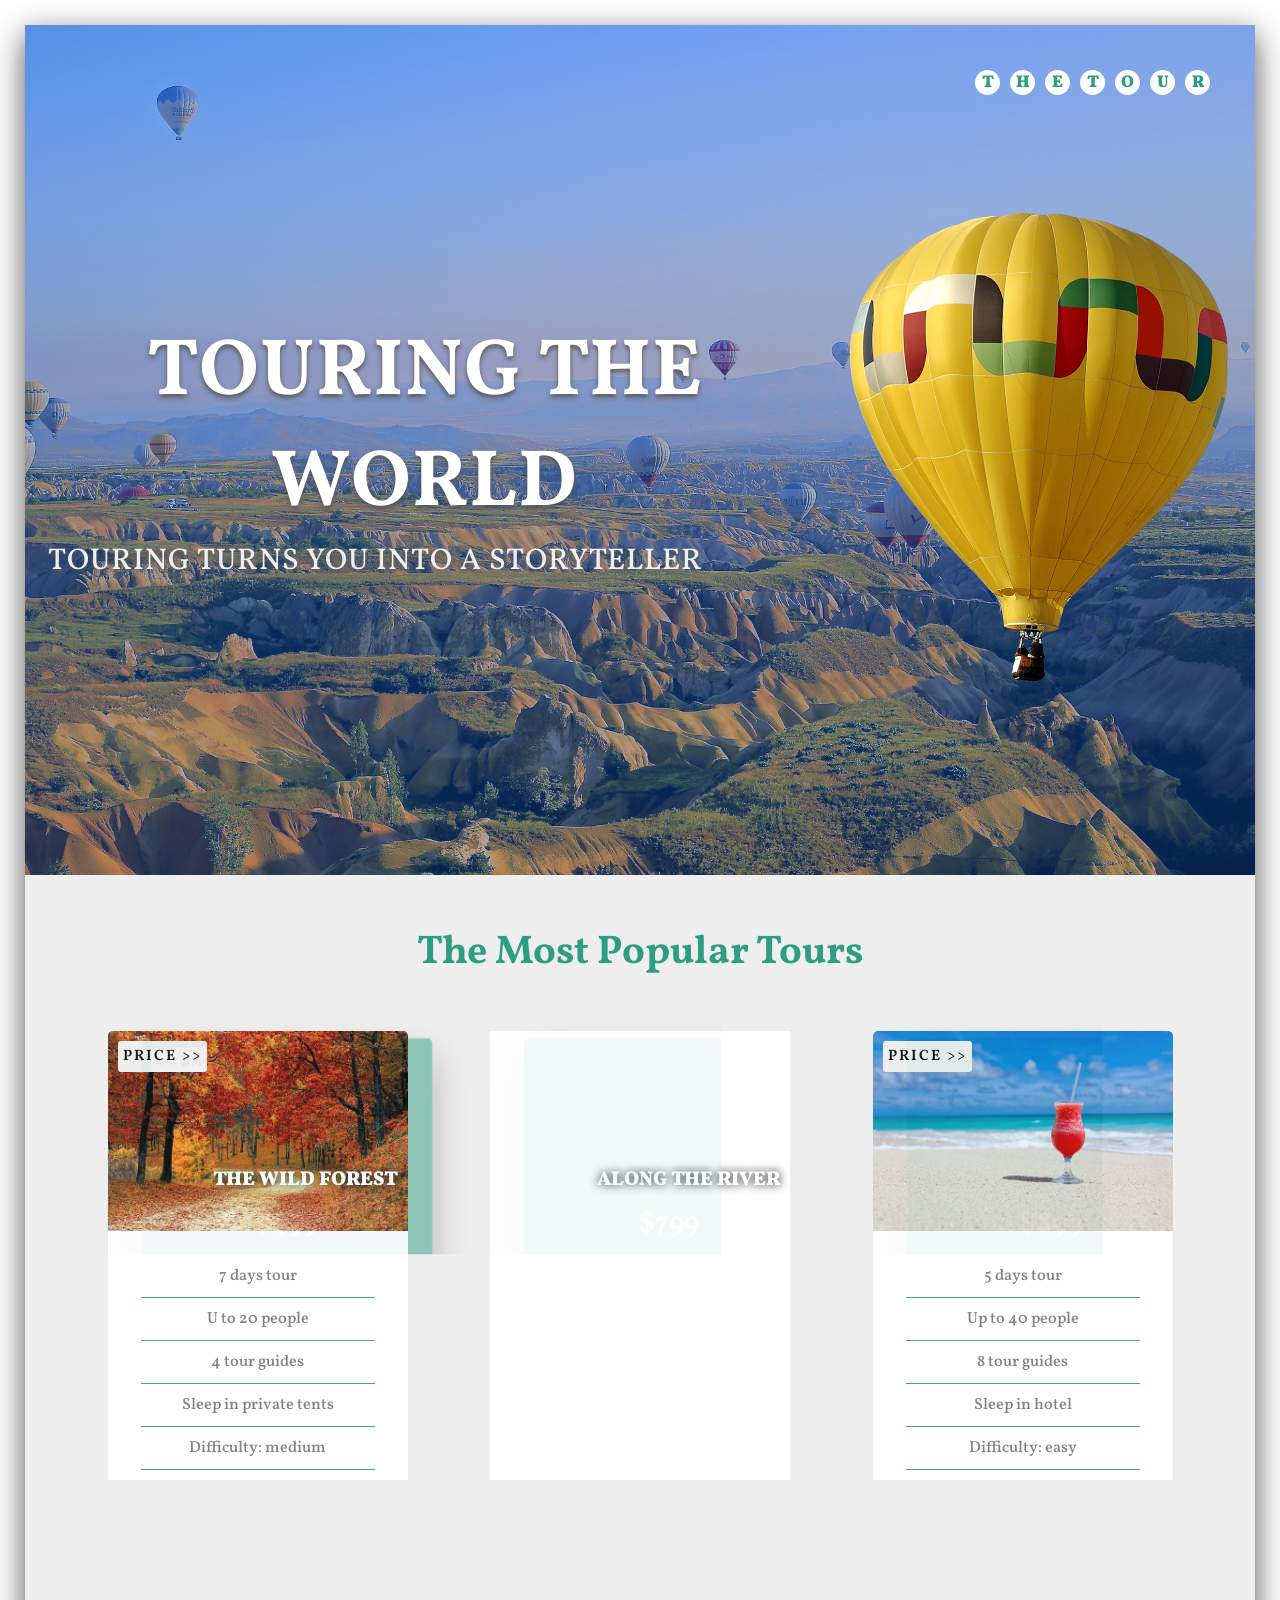
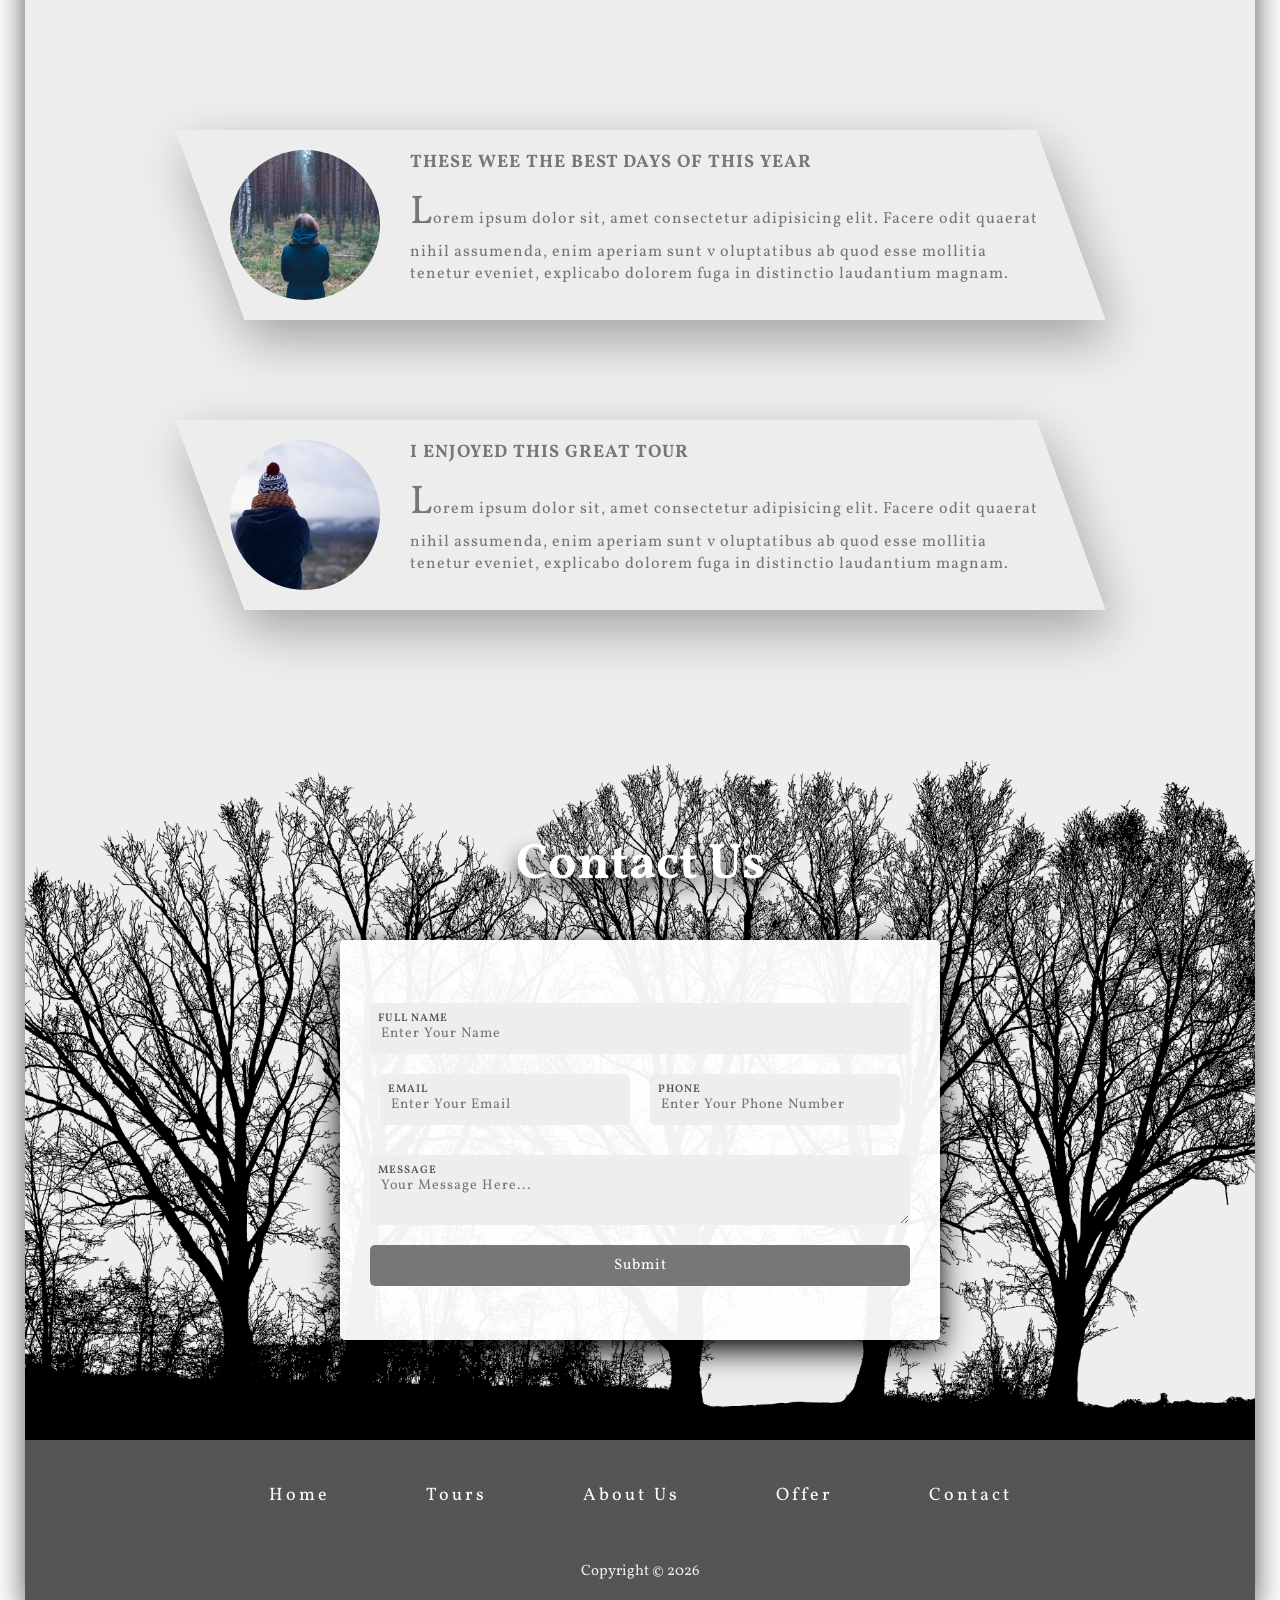
==== commit 6fc26f99: "Footer section completed (Desktop)" ====
--- a/thetour/index.html
+++ b/thetour/index.html
@@ -194,6 +194,21 @@
 
             <!-- End Contact -->
 
+            <!-- Footer -->
+
+            <footer class="footer">
+                <div class="footer-list">
+                    <a href="#" class="footer-link">Home</a>
+                    <a href="#" class="footer-link">Tours</a>
+                    <a href="#" class="footer-link">About Us</a>
+                    <a href="#" class="footer-link">Offer</a>
+                    <a href="#" class="footer-link">Contact</a>
+                </div>
+                <p class="footer-paragraph">Copyright &copy; 2026</p>
+            </footer>
+
+            <!-- End Footer -->
+
         </div>
     <script src="script.js"></script>
   </body>
--- a/thetour/style.css
+++ b/thetour/style.css
@@ -520,4 +520,40 @@
     }
 }
 /* End Contact */
+
+/* Footer */
+.footer{
+    background-color: var(--grey-color);
+    padding: 4rem 0 2rem 0;
+
+}
+
+.footer-list{
+    display: flex;
+    justify-content: center;
+}
+
+.footer-link{
+    font-size: 1.8rem;
+    color: var(--white-color);
+    background-color: var(--grey-color);
+    margin: 0 1.8rem;
+    padding: .3rem 3rem;
+    letter-spacing: .3rem;
+    transform: all .3s;
+}
+
+.footer-link:hover{
+    transform: rotate(-10deg);
+    box-shadow: 0 2rem 3rem #000;
+}
+
+.footer-paragraph{
+    text-align: center;
+    font-size: 1.5rem;
+    color: var(--secondary-color);
+    margin-top: 5rem;
+
+}
+/* End Footer */
     
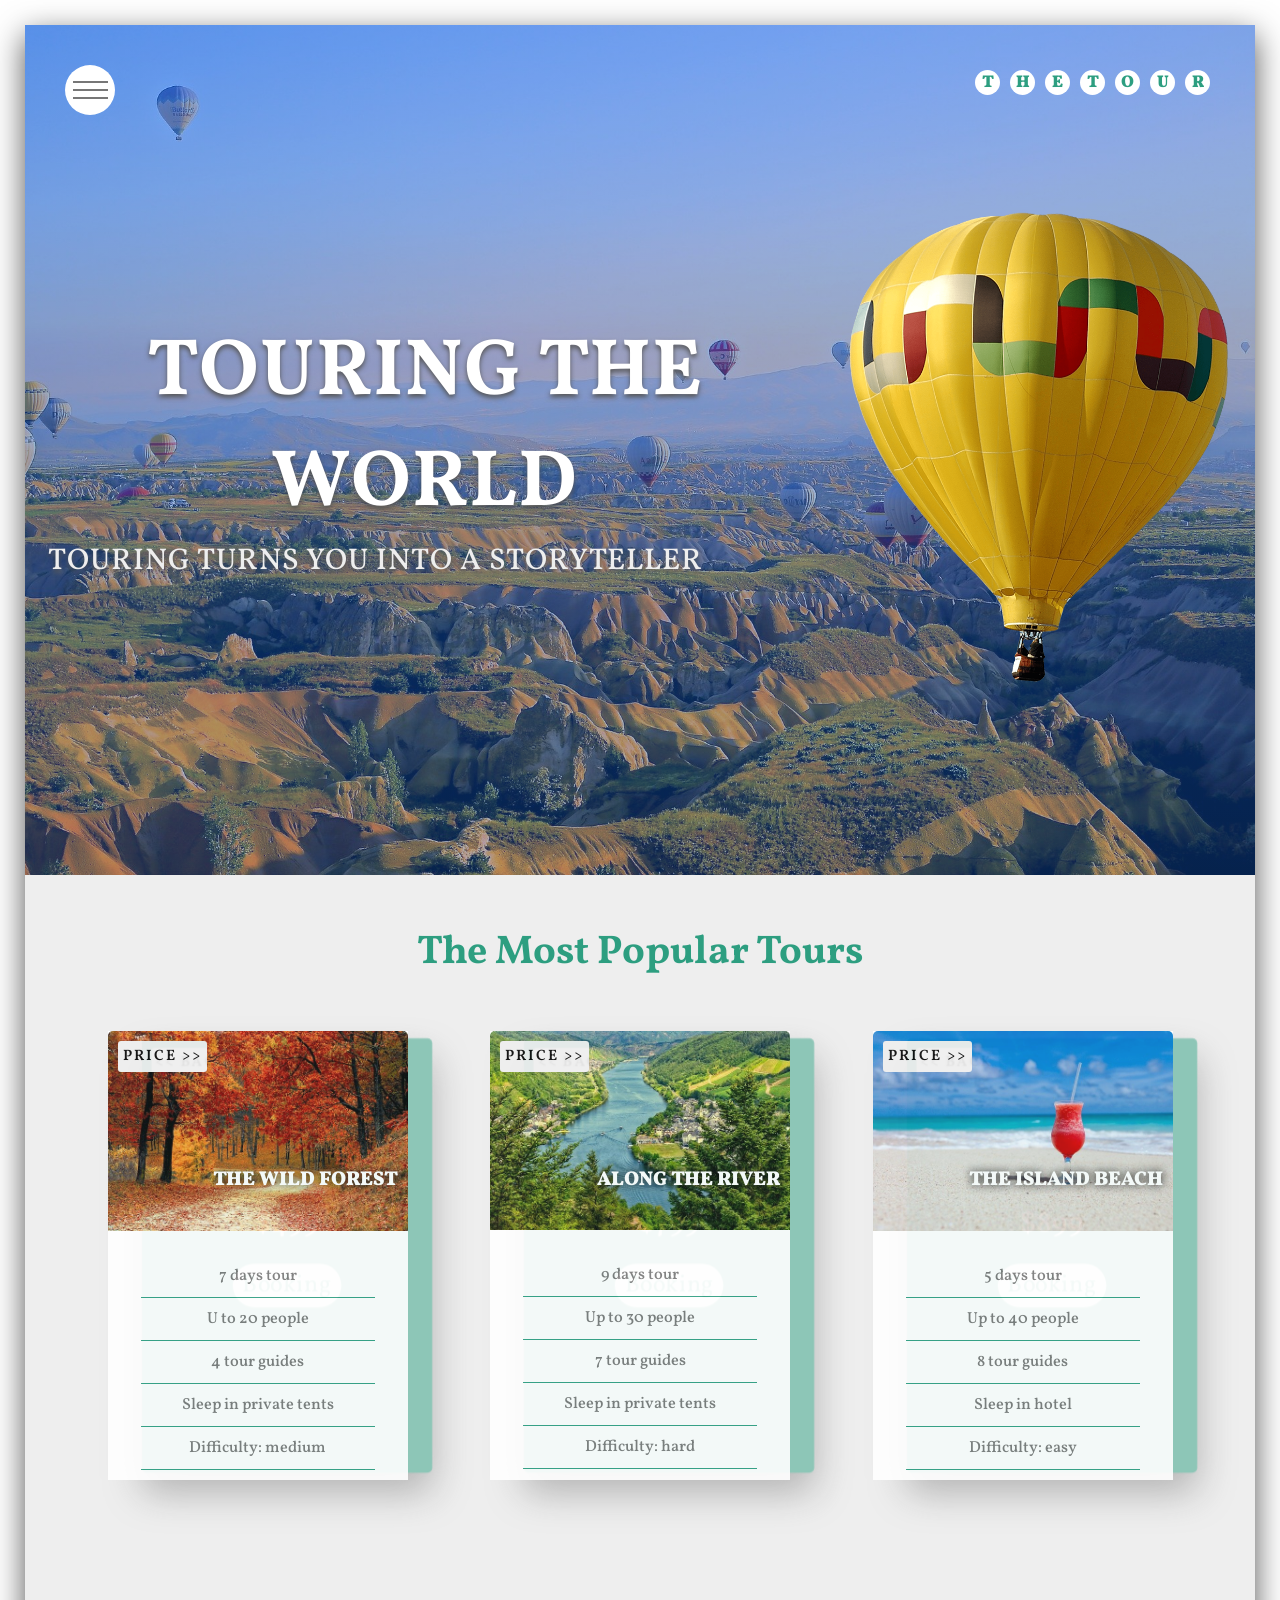
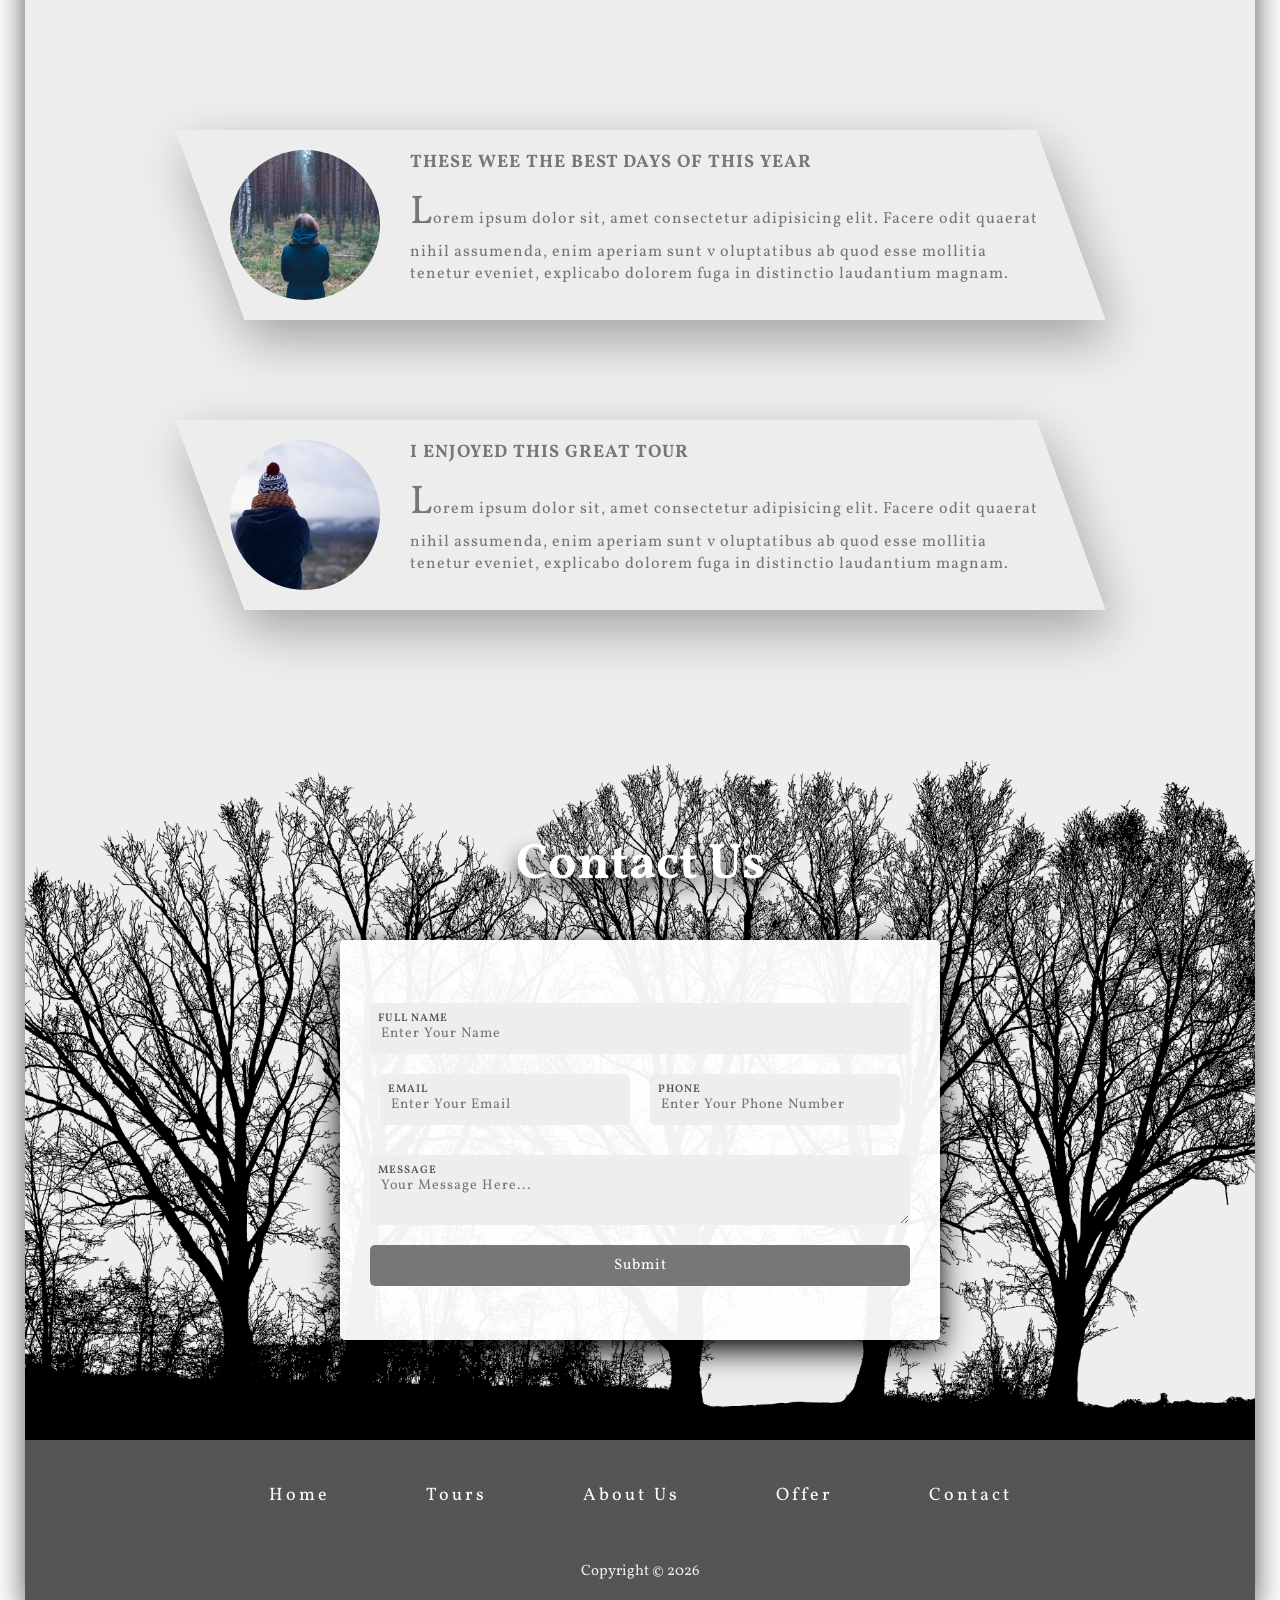
==== commit 493cb314: "NavBar completed" ====
--- a/thetour/index.html
+++ b/thetour/index.html
@@ -14,6 +14,32 @@
   <body>
     
         <div class="container">
+
+            <!-- Navigation -->
+                <div class="open-navbar-icon navbar-icon center">
+                    <div class="line"></div>
+                    <div class="line"></div>
+                    <div class="line"></div>
+                </div>
+
+                <div class="navbar-wrapper">
+                    <nav class="navbar">
+                        <div class="close-navbar-icon navbar-icon center">
+                            <div class="line line-1"></div>
+                            <div class="line line-2"></div>
+                        </div>
+                        
+                        <div class="nav-list">
+                            <a href="#" class="nav-link center">Home</a>
+                            <a href="#" class="nav-link center">Tours</a>
+                            <a href="#" class="nav-link center">About Us</a>
+                            <a href="#" class="nav-link center">Offer</a>
+                            <a href="#" class="nav-link center">Contact</a>
+                        </div>
+                    </nav>
+                </div>
+            <!-- End Navigation -->
+
             <header class="header center">
                 <div class="header-text">
                     <h1 class="heading">Touring the world</h1>
--- a/thetour/style.css
+++ b/thetour/style.css
@@ -19,6 +19,137 @@
     --grey-color:#555;
     --light-grey-color:#777;
 }
+
+
+/* Navbar */ 
+.navbar-icon{
+    width: 5rem;
+    height: 5rem;
+    background-color: var(--white-color);
+     border-radius: 50%;
+     cursor: pointer;
+     flex-direction: column;
+     z-index: 300;
+     
+}
+
+.navbar-icon .line{
+    height: .2rem;
+    width: 3.5rem;
+    background-color: var(--light-grey-color);
+
+}
+
+.open-navbar-icon{
+    position: fixed;
+    top: 6.5rem;
+    left: 6.5rem;
+    z-index: 100;
+   
+}
+
+.open-navbar-icon .line{
+    margin: .3rem 0;
+}
+
+.navbar-wrapper{
+    width: 100vw;
+    height: 100vh;
+    background-color: rgba(255, 255, 255, .7);
+    position: fixed;
+    bottom: -100%;
+    opacity: 0;
+    left: 0;
+    z-index: 100;
+    transition: bottom .5s, opacity .5s;
+}
+
+.change .navbar-wrapper{
+    bottom: 0;
+    opacity: 1;
+}
+
+.navbar{
+    width: 100%;
+    height: 100%;
+    background: linear-gradient(rgba(0,0,0.5),
+     rgba(0,0,0,.3)), url(images/navbar-bg.jpg);
+    background-size: cover;
+    background-position: bottom;
+    padding: 3.5rem 5.5rem 3.5rem 3.5rem;
+    position: relative;
+    overflow-y: hidden;
+}
+
+.close-navbar-icon{
+    position: absolute;
+    top: 2.5rem;
+    right: 3rem;
+}
+
+.close-navbar-icon .line{
+    position: absolute;
+    z-index: 200;
+}
+
+.line-1{
+    transform: rotate(40deg);
+}
+
+.line-2{
+    transform: rotate(-40deg);
+}
+
+.nav-list{
+    height: 100%;
+    display: flex;
+}
+
+.nav-link{
+    font-size: 3rem;
+    font-weight: 700;
+    color: var(--white-color);
+    text-transform: uppercase;
+    width: 100%;
+    opacity: .8;
+    transition: all .3s;
+    position: relative;
+    top: -100%;
+    transition: bottom .5s, opacity .5s .25s;
+}
+
+.change .nav-link{
+    top: 0;
+}
+
+.nav-link:hover{
+    opacity: 1;
+    color: var(--primary-color)
+}
+
+.change .nav-link:nth-child(1){
+    transition: top 1s .4s, opacity .3s, color .3s;
+}
+
+
+.change .nav-link:nth-child(2){
+    transition: top 1s .6s, opacity .3s, color .3s;
+}
+
+.change .nav-link:nth-child(3){
+    transition: top 1s .8s, opacity .3s, color .3s;
+}
+
+.change .nav-link:nth-child(4){
+    transition: top 1s 1s, opacity .3s, color .3s;
+}
+
+
+.change .nav-link:nth-child(5){
+    transition: top 1s 1.2s, opacity .3s, color .3s;
+}
+
+/* End Navbar */
 
 .center {
     display: flex;
